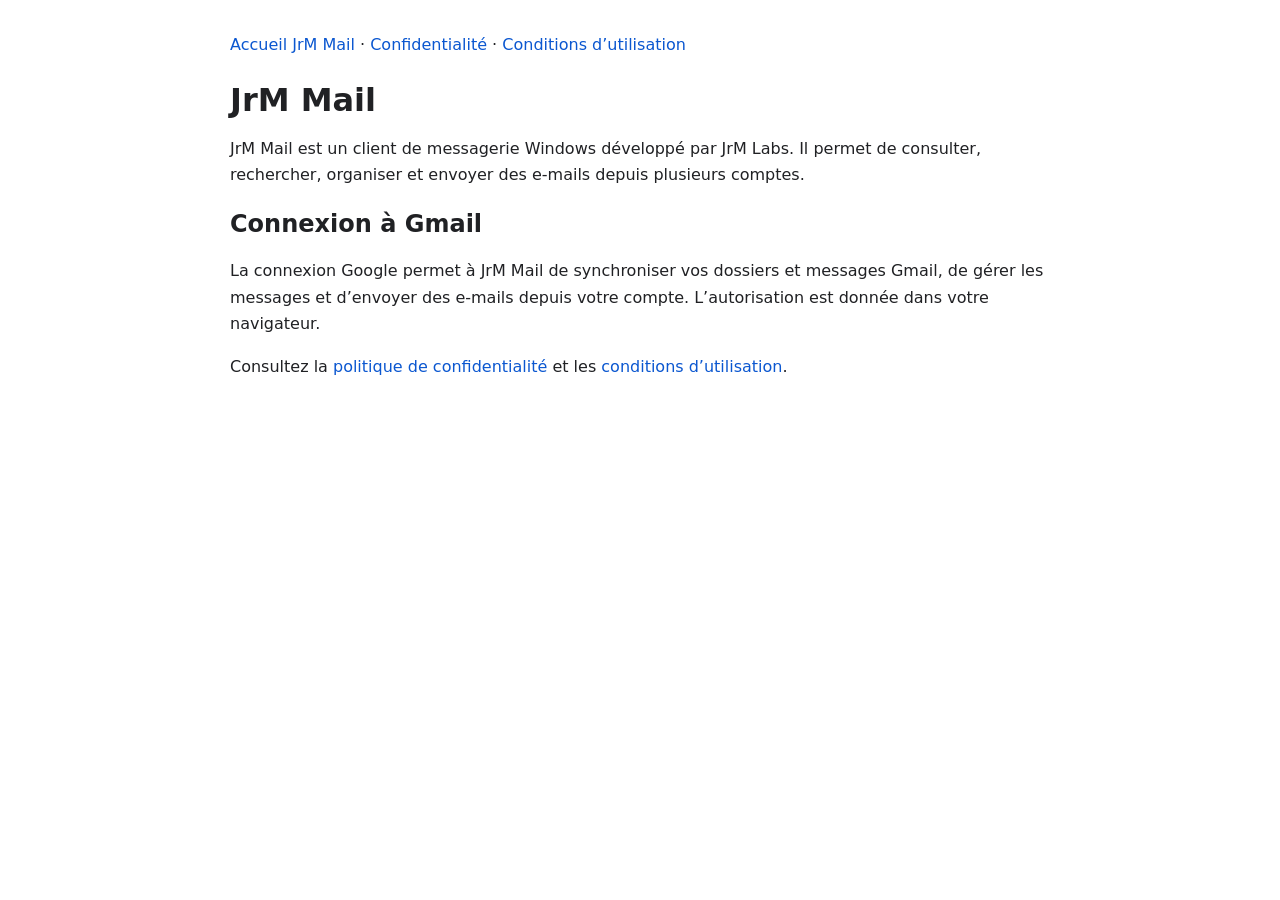
==== jrm-mail/index.html @ 4e6f56c7 "Publier les pages OAuth de JrM Mail" ====
<!doctype html>
<html lang="fr">
<head>
<meta charset="utf-8">
<meta name="viewport" content="width=device-width, initial-scale=1">
<title>JrM Mail · JrM Mail</title>
<style>
    body{font-family:system-ui,-apple-system,Segoe UI,Roboto,sans-serif;max-width:820px;margin:0 auto;padding:32px 20px;line-height:1.65;color:#202124}h1,h2{line-height:1.25}h1{margin-bottom:4px}.muted{color:#5f6368}.card{margin-top:28px;padding:22px;border:1px solid #dadce0;border-radius:14px}a{color:#0b57d0;text-decoration:none}a:hover{text-decoration:underline}
  </style>
</head>
<body>
<nav aria-label="JrM Mail"><a href="./">Accueil JrM Mail</a> · <a href="privacy.html">Confidentialité</a> · <a href="terms.html">Conditions d’utilisation</a></nav>
<main>
<h1>JrM Mail</h1>
<p>JrM Mail est un client de messagerie Windows développé par JrM Labs. Il permet de consulter, rechercher, organiser et envoyer des e-mails depuis plusieurs comptes.</p>
<h2>Connexion à Gmail</h2>
<p>La connexion Google permet à JrM Mail de synchroniser vos dossiers et messages Gmail, de gérer les messages et d’envoyer des e-mails depuis votre compte. L’autorisation est donnée dans votre navigateur.</p>
<p>Consultez la <a href="privacy.html">politique de confidentialité</a> et les <a href="terms.html">conditions d’utilisation</a>.</p>
</main>
</body>
</html>
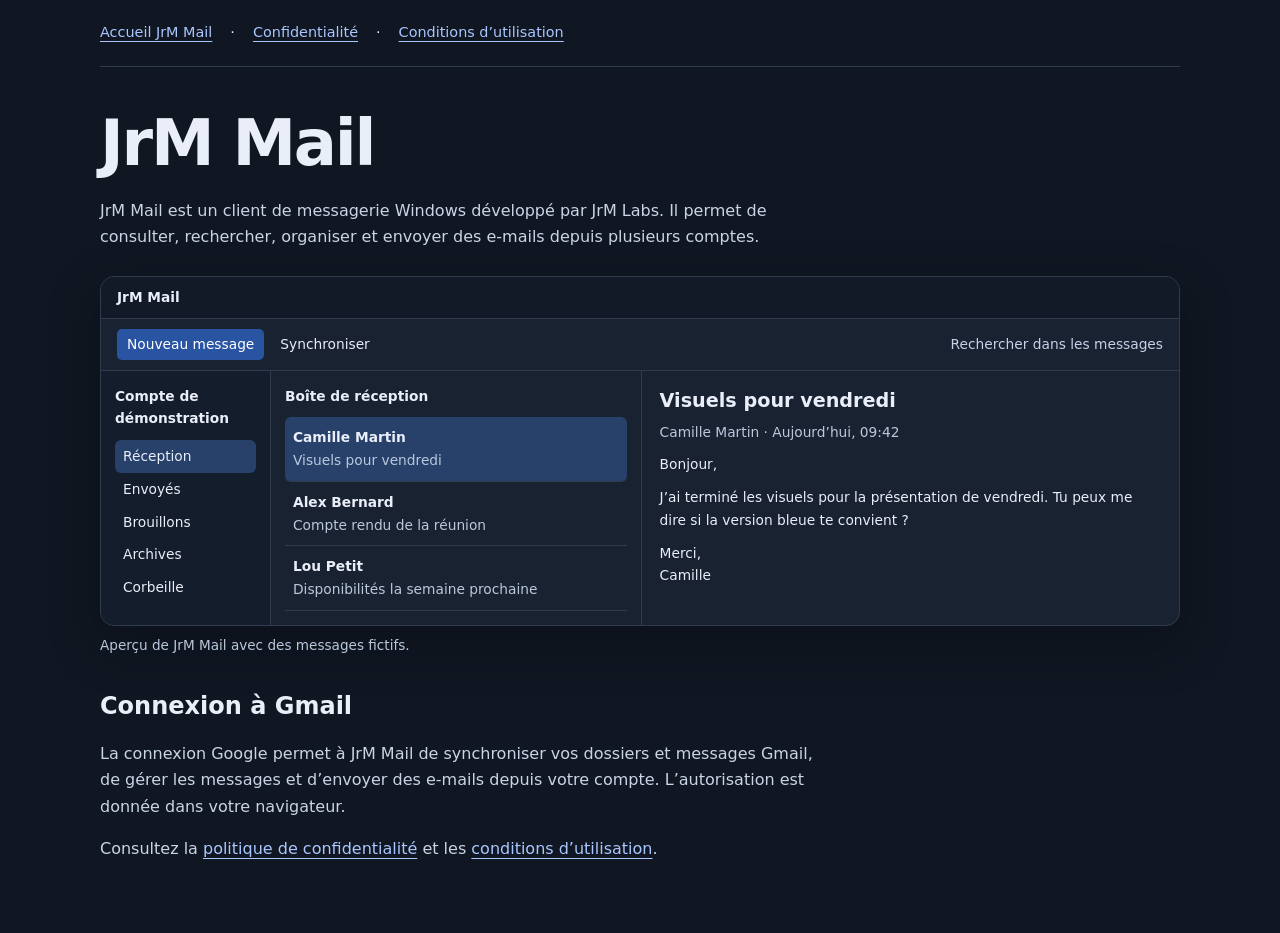
==== commit caafb233: "Habiller les pages JrM Mail et ajouter un aperçu de la messagerie" ====
--- a/jrm-mail/index.html
+++ b/jrm-mail/index.html
@@ -4,15 +4,25 @@
 <meta charset="utf-8">
 <meta name="viewport" content="width=device-width, initial-scale=1">
 <title>JrM Mail · JrM Mail</title>
-<style>
-    body{font-family:system-ui,-apple-system,Segoe UI,Roboto,sans-serif;max-width:820px;margin:0 auto;padding:32px 20px;line-height:1.65;color:#202124}h1,h2{line-height:1.25}h1{margin-bottom:4px}.muted{color:#5f6368}.card{margin-top:28px;padding:22px;border:1px solid #dadce0;border-radius:14px}a{color:#0b57d0;text-decoration:none}a:hover{text-decoration:underline}
-  </style>
+<link rel="stylesheet" href="style.css">
 </head>
 <body>
 <nav aria-label="JrM Mail"><a href="./">Accueil JrM Mail</a> · <a href="privacy.html">Confidentialité</a> · <a href="terms.html">Conditions d’utilisation</a></nav>
 <main>
 <h1>JrM Mail</h1>
 <p>JrM Mail est un client de messagerie Windows développé par JrM Labs. Il permet de consulter, rechercher, organiser et envoyer des e-mails depuis plusieurs comptes.</p>
+<figure class="demo">
+  <div class="window">
+    <div class="titlebar">JrM Mail</div>
+    <div class="toolbar"><span class="new">Nouveau message</span><span>Synchroniser</span><span class="search">Rechercher dans les messages</span></div>
+    <div class="panes">
+      <div class="folders"><strong>Compte de démonstration</strong><ul><li class="selected">Réception</li><li>Envoyés</li><li>Brouillons</li><li>Archives</li><li>Corbeille</li></ul></div>
+      <div class="messages"><strong>Boîte de réception</strong><ul><li class="selected"><strong>Camille Martin</strong><span>Visuels pour vendredi</span></li><li><strong>Alex Bernard</strong><span>Compte rendu de la réunion</span></li><li><strong>Lou Petit</strong><span>Disponibilités la semaine prochaine</span></li></ul></div>
+      <div class="reading"><h3>Visuels pour vendredi</h3><div class="sender">Camille Martin · Aujourd’hui, 09:42</div><p>Bonjour,</p><p>J’ai terminé les visuels pour la présentation de vendredi. Tu peux me dire si la version bleue te convient ?</p><p>Merci,<br>Camille</p></div>
+    </div>
+  </div>
+  <figcaption>Aperçu de JrM Mail avec des messages fictifs.</figcaption>
+</figure>
 <h2>Connexion à Gmail</h2>
 <p>La connexion Google permet à JrM Mail de synchroniser vos dossiers et messages Gmail, de gérer les messages et d’envoyer des e-mails depuis votre compte. L’autorisation est donnée dans votre navigateur.</p>
 <p>Consultez la <a href="privacy.html">politique de confidentialité</a> et les <a href="terms.html">conditions d’utilisation</a>.</p>
--- a/jrm-mail/style.css
+++ b/jrm-mail/style.css
@@ -0,0 +1 @@
+:root{color-scheme:dark;--accent:#5b8def;--line:#303b4e;--panel:#192231}*{box-sizing:border-box}body{margin:0;background:#101722;color:#e9eef8;font:16px/1.65 "Segoe UI",system-ui,sans-serif}a{color:#a9c6ff;text-underline-offset:4px}a:focus-visible{outline:2px solid var(--accent);outline-offset:4px}nav,main{width:min(1080px,calc(100% - 40px));margin:auto}nav{display:flex;gap:18px;flex-wrap:wrap;padding:21px 0;border-bottom:1px solid var(--line);font-size:.9rem}main{padding:38px 0 55px}h1,h2,h3{line-height:1.2}h1{margin:0 0 12px;font-size:clamp(2.3rem,7vw,4rem);letter-spacing:-.035em}main>p{max-width:72ch;color:#c9d4e5}main>h2{margin-top:32px}.demo{margin:26px 0 36px}.window{border:1px solid var(--line);border-radius:14px;overflow:hidden;background:var(--panel);box-shadow:0 18px 48px #080c1370;font-size:.86rem}.titlebar{padding:9px 16px;background:#121a27;border-bottom:1px solid var(--line);font-weight:600}.toolbar{padding:10px 16px;border-bottom:1px solid var(--line);display:flex;align-items:center;gap:16px;flex-wrap:wrap}.new{background:#2954a1;color:white;padding:4px 10px;border-radius:5px}.search{color:#c4d2e8;margin-left:auto}.panes{display:grid;grid-template-columns:170px minmax(210px,1fr) minmax(260px,1.45fr)}.folders,.messages,.reading{min-width:0;padding:14px}.folders,.messages{border-right:1px solid var(--line)}.folders{background:#141d2b}.folders ul,.messages ul{list-style:none;padding:0;margin:10px 0 0}.folders li{padding:5px 8px}.selected{background:#27416b;border-radius:6px}.messages li{padding:9px 8px;border-bottom:1px solid var(--line)}.messages span,.reading .sender,figcaption{color:#bac8dc}.messages strong,.messages span{display:block}.reading{padding:18px}.reading h3{font-size:1.2rem;margin:0 0 9px}.reading p{margin:10px 0}figcaption{margin-top:8px;font-size:.85rem}@media(max-width:740px){.panes{grid-template-columns:minmax(145px,1fr) minmax(180px,1.5fr)}.folders{display:none}}@media(max-width:460px){.panes{grid-template-columns:1fr}.messages{border-right:0;border-bottom:1px solid var(--line)}.search{margin-left:0}}
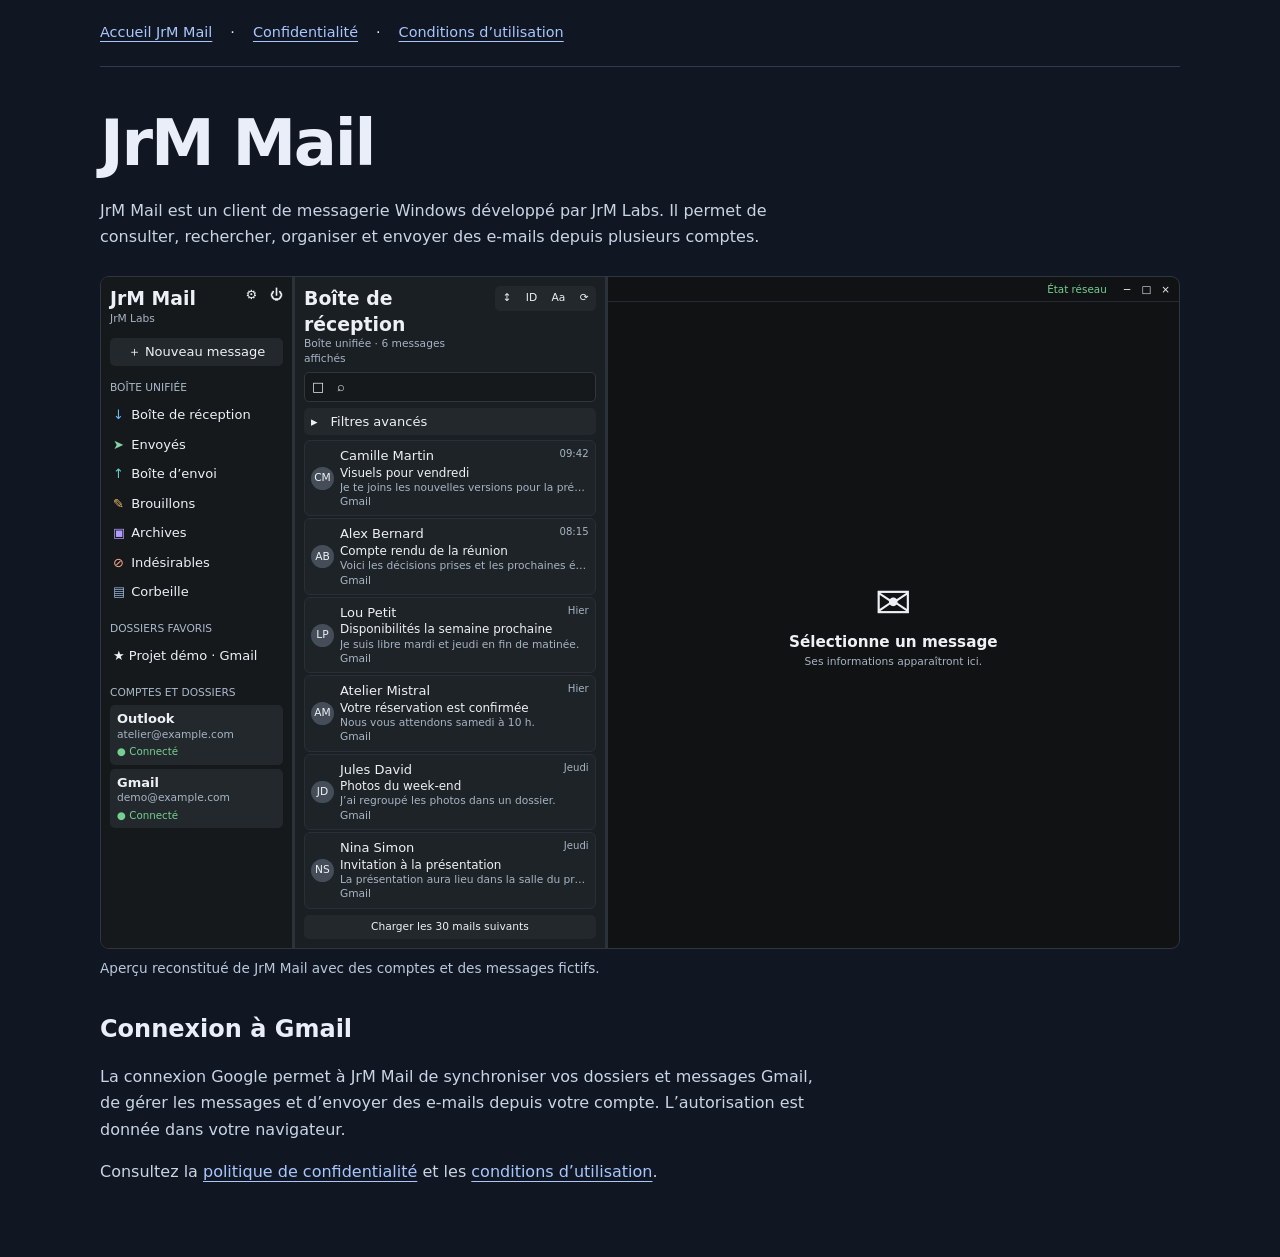
==== commit 26bb60d7: "Reconstituer la boîte de réception avec des données fictives" ====
--- a/jrm-mail/index.html
+++ b/jrm-mail/index.html
@@ -11,18 +11,11 @@
 <main>
 <h1>JrM Mail</h1>
 <p>JrM Mail est un client de messagerie Windows développé par JrM Labs. Il permet de consulter, rechercher, organiser et envoyer des e-mails depuis plusieurs comptes.</p>
-<figure class="demo">
-  <div class="window">
-    <div class="titlebar">JrM Mail</div>
-    <div class="toolbar"><span class="new">Nouveau message</span><span>Synchroniser</span><span class="search">Rechercher dans les messages</span></div>
-    <div class="panes">
-      <div class="folders"><strong>Compte de démonstration</strong><ul><li class="selected">Réception</li><li>Envoyés</li><li>Brouillons</li><li>Archives</li><li>Corbeille</li></ul></div>
-      <div class="messages"><strong>Boîte de réception</strong><ul><li class="selected"><strong>Camille Martin</strong><span>Visuels pour vendredi</span></li><li><strong>Alex Bernard</strong><span>Compte rendu de la réunion</span></li><li><strong>Lou Petit</strong><span>Disponibilités la semaine prochaine</span></li></ul></div>
-      <div class="reading"><h3>Visuels pour vendredi</h3><div class="sender">Camille Martin · Aujourd’hui, 09:42</div><p>Bonjour,</p><p>J’ai terminé les visuels pour la présentation de vendredi. Tu peux me dire si la version bleue te convient ?</p><p>Merci,<br>Camille</p></div>
-    </div>
-  </div>
-  <figcaption>Aperçu de JrM Mail avec des messages fictifs.</figcaption>
-</figure>
+<figure class="demo"><div class="window">
+<aside class="folders"><header><strong>JrM Mail</strong><span>⚙　⏻</span></header><small>JrM Labs</small><div class="compose">＋ Nouveau message</div><div class="section">BOÎTE UNIFIÉE</div><ul><li><span style="color:#65baff">↓</span>Boîte de réception</li><li><span style="color:#84d4a6">➤</span>Envoyés</li><li><span style="color:#61ceca">↑</span>Boîte d’envoi</li><li><span style="color:#eeb769">✎</span>Brouillons</li><li><span style="color:#b29aff">▣</span>Archives</li><li><span style="color:#f8a58d">⊘</span>Indésirables</li><li><span style="color:#96bae1">▤</span>Corbeille</li></ul><div class="section">DOSSIERS FAVORIS</div><div class="favorite">★ Projet démo · Gmail</div><div class="section">COMPTES ET DOSSIERS</div><div class="account"><strong>Outlook</strong><small>atelier@example.com</small><em>● Connecté</em></div><div class="account"><strong>Gmail</strong><small>demo@example.com</small><em>● Connecté</em></div></aside>
+<section class="messages"><header><div><strong>Boîte de réception</strong><small>Boîte unifiée · 6 messages affichés</small></div><span class="tools">↕　 ID　 Aa　 ⟳</span></header><div class="bar">□　⌕</div><div class="bar filter">▸　Filtres avancés</div><ul><li><span class="avatar">CM</span><div class="mail"><div class="sender">Camille Martin<time>09:42</time></div><strong>Visuels pour vendredi</strong><small>Je te joins les nouvelles versions pour la présentation.</small><small>Gmail</small></div></li><li><span class="avatar">AB</span><div class="mail"><div class="sender">Alex Bernard<time>08:15</time></div><strong>Compte rendu de la réunion</strong><small>Voici les décisions prises et les prochaines étapes.</small><small>Gmail</small></div></li><li><span class="avatar">LP</span><div class="mail"><div class="sender">Lou Petit<time>Hier</time></div><strong>Disponibilités la semaine prochaine</strong><small>Je suis libre mardi et jeudi en fin de matinée.</small><small>Gmail</small></div></li><li><span class="avatar">AM</span><div class="mail"><div class="sender">Atelier Mistral<time>Hier</time></div><strong>Votre réservation est confirmée</strong><small>Nous vous attendons samedi à 10 h.</small><small>Gmail</small></div></li><li><span class="avatar">JD</span><div class="mail"><div class="sender">Jules David<time>Jeudi</time></div><strong>Photos du week-end</strong><small>J’ai regroupé les photos dans un dossier.</small><small>Gmail</small></div></li><li><span class="avatar">NS</span><div class="mail"><div class="sender">Nina Simon<time>Jeudi</time></div><strong>Invitation à la présentation</strong><small>La présentation aura lieu dans la salle du premier étage.</small><small>Gmail</small></div></li></ul><div class="bar more">Charger les 30 mails suivants</div></section>
+<section class="reading"><div class="status"><em>État réseau</em><span>−　□　×</span></div><div class="empty"><span aria-hidden="true">✉</span><h3>Sélectionne un message</h3><small>Ses informations apparaîtront ici.</small></div></section>
+</div><figcaption>Aperçu reconstitué de JrM Mail avec des comptes et des messages fictifs.</figcaption></figure>
 <h2>Connexion à Gmail</h2>
 <p>La connexion Google permet à JrM Mail de synchroniser vos dossiers et messages Gmail, de gérer les messages et d’envoyer des e-mails depuis votre compte. L’autorisation est donnée dans votre navigateur.</p>
 <p>Consultez la <a href="privacy.html">politique de confidentialité</a> et les <a href="terms.html">conditions d’utilisation</a>.</p>
--- a/jrm-mail/style.css
+++ b/jrm-mail/style.css
@@ -1 +1 @@
-:root{color-scheme:dark;--accent:#5b8def;--line:#303b4e;--panel:#192231}*{box-sizing:border-box}body{margin:0;background:#101722;color:#e9eef8;font:16px/1.65 "Segoe UI",system-ui,sans-serif}a{color:#a9c6ff;text-underline-offset:4px}a:focus-visible{outline:2px solid var(--accent);outline-offset:4px}nav,main{width:min(1080px,calc(100% - 40px));margin:auto}nav{display:flex;gap:18px;flex-wrap:wrap;padding:21px 0;border-bottom:1px solid var(--line);font-size:.9rem}main{padding:38px 0 55px}h1,h2,h3{line-height:1.2}h1{margin:0 0 12px;font-size:clamp(2.3rem,7vw,4rem);letter-spacing:-.035em}main>p{max-width:72ch;color:#c9d4e5}main>h2{margin-top:32px}.demo{margin:26px 0 36px}.window{border:1px solid var(--line);border-radius:14px;overflow:hidden;background:var(--panel);box-shadow:0 18px 48px #080c1370;font-size:.86rem}.titlebar{padding:9px 16px;background:#121a27;border-bottom:1px solid var(--line);font-weight:600}.toolbar{padding:10px 16px;border-bottom:1px solid var(--line);display:flex;align-items:center;gap:16px;flex-wrap:wrap}.new{background:#2954a1;color:white;padding:4px 10px;border-radius:5px}.search{color:#c4d2e8;margin-left:auto}.panes{display:grid;grid-template-columns:170px minmax(210px,1fr) minmax(260px,1.45fr)}.folders,.messages,.reading{min-width:0;padding:14px}.folders,.messages{border-right:1px solid var(--line)}.folders{background:#141d2b}.folders ul,.messages ul{list-style:none;padding:0;margin:10px 0 0}.folders li{padding:5px 8px}.selected{background:#27416b;border-radius:6px}.messages li{padding:9px 8px;border-bottom:1px solid var(--line)}.messages span,.reading .sender,figcaption{color:#bac8dc}.messages strong,.messages span{display:block}.reading{padding:18px}.reading h3{font-size:1.2rem;margin:0 0 9px}.reading p{margin:10px 0}figcaption{margin-top:8px;font-size:.85rem}@media(max-width:740px){.panes{grid-template-columns:minmax(145px,1fr) minmax(180px,1.5fr)}.folders{display:none}}@media(max-width:460px){.panes{grid-template-columns:1fr}.messages{border-right:0;border-bottom:1px solid var(--line)}.search{margin-left:0}}
+:root{color-scheme:dark;--accent:#5b8def;--line:#303b4e;--panel:#192231}*{box-sizing:border-box}body{margin:0;background:#101722;color:#e9eef8;font:16px/1.65 "Segoe UI",system-ui,sans-serif}a{color:#a9c6ff;text-underline-offset:4px}a:focus-visible{outline:2px solid var(--accent);outline-offset:4px}nav,main{width:min(1080px,calc(100% - 40px));margin:auto}nav{display:flex;gap:18px;flex-wrap:wrap;padding:21px 0;border-bottom:1px solid var(--line);font-size:.9rem}main{padding:38px 0 55px}h1,h2,h3{line-height:1.2}h1{margin:0 0 12px;font-size:clamp(2.3rem,7vw,4rem);letter-spacing:-.035em}main>p{max-width:72ch;color:#c9d4e5}main>h2{margin-top:32px}.demo{margin:26px 0 36px}.window{display:grid;grid-template-columns:18% 29% 1fr;overflow:hidden;border:1px solid #30363c;border-radius:9px;background:#101214;color:#edf1f6;font:clamp(9px,1.12vw,13px)/1.35 "Segoe UI",system-ui,sans-serif}.window header{display:flex;justify-content:space-between;gap:6px;align-items:flex-start}.window header strong{font-size:1.45em}.window small{display:block;color:#a7b4c4;font-size:.82em}.window em{color:#74cf93;font-style:normal}.folders,.messages{min-width:0;padding:9px;border-right:3px solid #2b323a}.folders{background:#16191c}.messages{background:#1a1f24}.compose,.bar,.tools,.account{background:#23282d;border-radius:5px;padding:5px 7px}.compose{margin:12px 0;text-align:center}.section{color:#aabacc;margin:15px 0 5px;font-size:.82em}.window ul{list-style:none;margin:0;padding:0}.folders li,.favorite{padding:6px 3px}.folders li span{display:inline-block;width:1.4em}.account{margin:4px 0}.account em{font-size:.79em}.bar{margin-top:6px}.messages .bar:first-of-type{background:#16191c;border:1px solid #30363c}.tools{white-space:nowrap;font-size:.82em}.messages ul{margin-top:5px}.messages li{display:flex;align-items:center;gap:6px;padding:6px;background:#1e2327;border:1px solid #282f36;border-radius:6px;margin:2px 0}.avatar{display:grid;place-items:center;flex:0 0 2.15em;height:2.15em;border-radius:50%;background:#454e58;font-size:.82em}.mail{flex:1;min-width:0}.mail strong,.mail small{display:block;white-space:nowrap;overflow:hidden;text-overflow:ellipsis}.mail strong{font-size:.92em;font-weight:500}.sender{display:flex;justify-content:space-between;gap:4px}.sender time{color:#a7b4c4;font-size:.78em;white-space:nowrap}.more{text-align:center;font-size:.82em}.reading{display:flex;flex-direction:column;min-width:0}.status{display:flex;justify-content:flex-end;gap:16px;padding:5px 9px;border-bottom:1px solid #262a2e;font-size:.8em}.empty{margin:auto;text-align:center;padding:16px}.empty span{font-size:3.4em;line-height:1}.empty h3{margin:8px 0 4px}figcaption{margin-top:8px;color:#bac8dc;font-size:.85rem}@media(max-width:740px){.window{grid-template-columns:1fr 1.15fr}.folders{display:none}}@media(max-width:420px){.window{grid-template-columns:1fr}.messages{border-right:0}.reading{min-height:130px}}
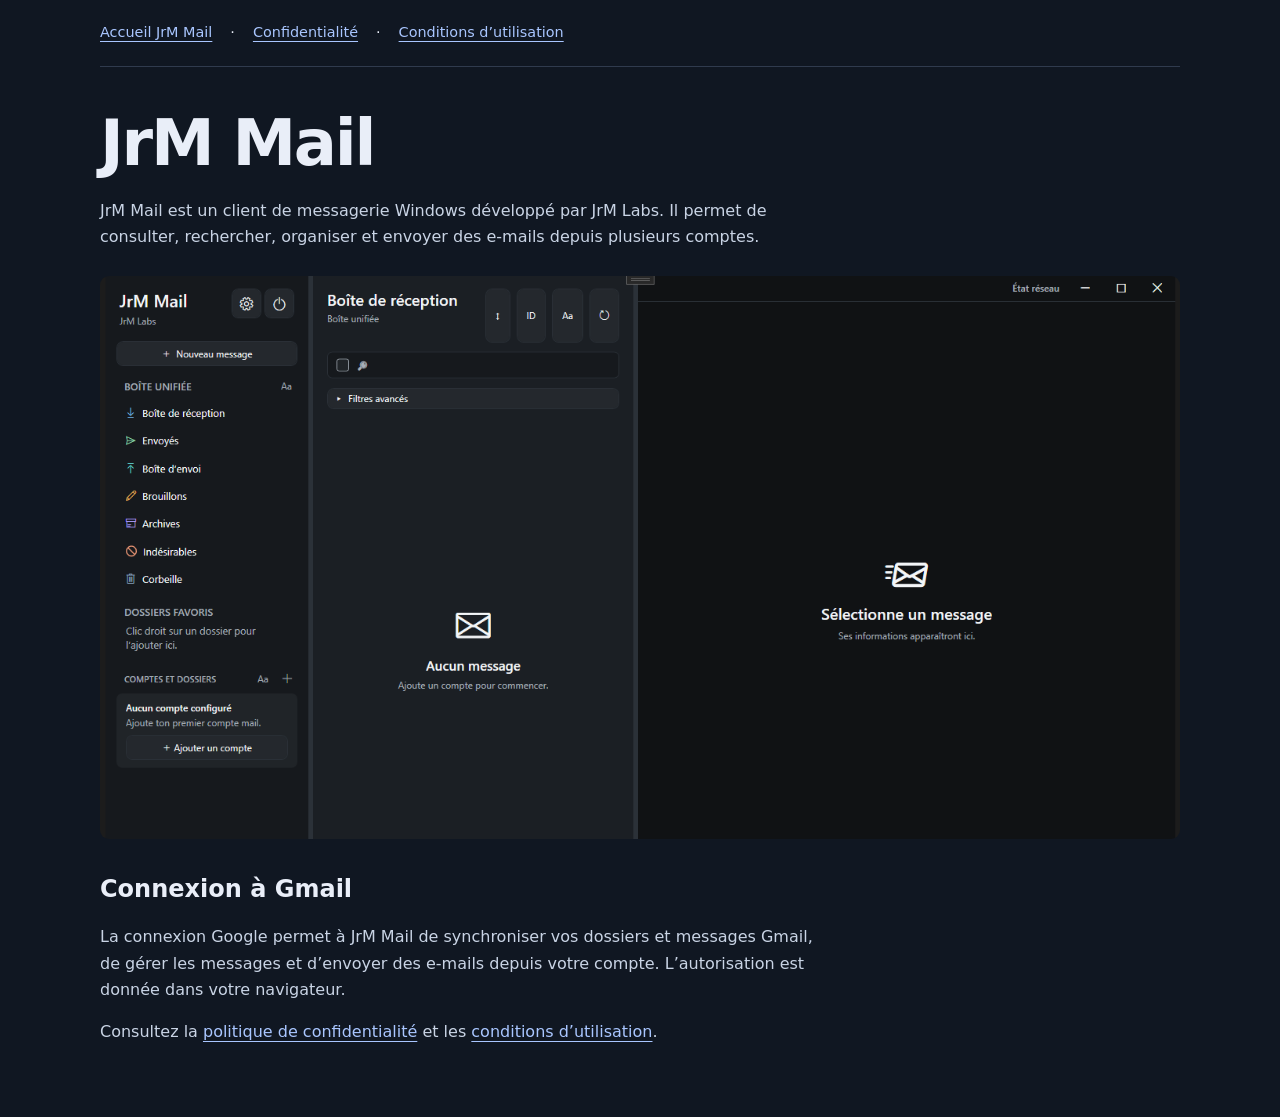
==== commit 1f65486f: "Afficher la capture réelle de JrM Mail" ====
--- a/jrm-mail/index.html
+++ b/jrm-mail/index.html
@@ -11,11 +11,9 @@
 <main>
 <h1>JrM Mail</h1>
 <p>JrM Mail est un client de messagerie Windows développé par JrM Labs. Il permet de consulter, rechercher, organiser et envoyer des e-mails depuis plusieurs comptes.</p>
-<figure class="demo"><div class="window">
-<aside class="folders"><header><strong>JrM Mail</strong><span>⚙　⏻</span></header><small>JrM Labs</small><div class="compose">＋ Nouveau message</div><div class="section">BOÎTE UNIFIÉE</div><ul><li><span style="color:#65baff">↓</span>Boîte de réception</li><li><span style="color:#84d4a6">➤</span>Envoyés</li><li><span style="color:#61ceca">↑</span>Boîte d’envoi</li><li><span style="color:#eeb769">✎</span>Brouillons</li><li><span style="color:#b29aff">▣</span>Archives</li><li><span style="color:#f8a58d">⊘</span>Indésirables</li><li><span style="color:#96bae1">▤</span>Corbeille</li></ul><div class="section">DOSSIERS FAVORIS</div><div class="favorite">★ Projet démo · Gmail</div><div class="section">COMPTES ET DOSSIERS</div><div class="account"><strong>Outlook</strong><small>atelier@example.com</small><em>● Connecté</em></div><div class="account"><strong>Gmail</strong><small>demo@example.com</small><em>● Connecté</em></div></aside>
-<section class="messages"><header><div><strong>Boîte de réception</strong><small>Boîte unifiée · 6 messages affichés</small></div><span class="tools">↕　 ID　 Aa　 ⟳</span></header><div class="bar">□　⌕</div><div class="bar filter">▸　Filtres avancés</div><ul><li><span class="avatar">CM</span><div class="mail"><div class="sender">Camille Martin<time>09:42</time></div><strong>Visuels pour vendredi</strong><small>Je te joins les nouvelles versions pour la présentation.</small><small>Gmail</small></div></li><li><span class="avatar">AB</span><div class="mail"><div class="sender">Alex Bernard<time>08:15</time></div><strong>Compte rendu de la réunion</strong><small>Voici les décisions prises et les prochaines étapes.</small><small>Gmail</small></div></li><li><span class="avatar">LP</span><div class="mail"><div class="sender">Lou Petit<time>Hier</time></div><strong>Disponibilités la semaine prochaine</strong><small>Je suis libre mardi et jeudi en fin de matinée.</small><small>Gmail</small></div></li><li><span class="avatar">AM</span><div class="mail"><div class="sender">Atelier Mistral<time>Hier</time></div><strong>Votre réservation est confirmée</strong><small>Nous vous attendons samedi à 10 h.</small><small>Gmail</small></div></li><li><span class="avatar">JD</span><div class="mail"><div class="sender">Jules David<time>Jeudi</time></div><strong>Photos du week-end</strong><small>J’ai regroupé les photos dans un dossier.</small><small>Gmail</small></div></li><li><span class="avatar">NS</span><div class="mail"><div class="sender">Nina Simon<time>Jeudi</time></div><strong>Invitation à la présentation</strong><small>La présentation aura lieu dans la salle du premier étage.</small><small>Gmail</small></div></li></ul><div class="bar more">Charger les 30 mails suivants</div></section>
-<section class="reading"><div class="status"><em>État réseau</em><span>−　□　×</span></div><div class="empty"><span aria-hidden="true">✉</span><h3>Sélectionne un message</h3><small>Ses informations apparaîtront ici.</small></div></section>
-</div><figcaption>Aperçu reconstitué de JrM Mail avec des comptes et des messages fictifs.</figcaption></figure>
+<figure class="demo">
+  <img src="capture-jrm-mail.png" width="1379" height="719" alt="JrM Mail sous Windows, avec la boîte de réception vide et aucun compte configuré.">
+</figure>
 <h2>Connexion à Gmail</h2>
 <p>La connexion Google permet à JrM Mail de synchroniser vos dossiers et messages Gmail, de gérer les messages et d’envoyer des e-mails depuis votre compte. L’autorisation est donnée dans votre navigateur.</p>
 <p>Consultez la <a href="privacy.html">politique de confidentialité</a> et les <a href="terms.html">conditions d’utilisation</a>.</p>
--- a/jrm-mail/style.css
+++ b/jrm-mail/style.css
@@ -1 +1 @@
-:root{color-scheme:dark;--accent:#5b8def;--line:#303b4e;--panel:#192231}*{box-sizing:border-box}body{margin:0;background:#101722;color:#e9eef8;font:16px/1.65 "Segoe UI",system-ui,sans-serif}a{color:#a9c6ff;text-underline-offset:4px}a:focus-visible{outline:2px solid var(--accent);outline-offset:4px}nav,main{width:min(1080px,calc(100% - 40px));margin:auto}nav{display:flex;gap:18px;flex-wrap:wrap;padding:21px 0;border-bottom:1px solid var(--line);font-size:.9rem}main{padding:38px 0 55px}h1,h2,h3{line-height:1.2}h1{margin:0 0 12px;font-size:clamp(2.3rem,7vw,4rem);letter-spacing:-.035em}main>p{max-width:72ch;color:#c9d4e5}main>h2{margin-top:32px}.demo{margin:26px 0 36px}.window{display:grid;grid-template-columns:18% 29% 1fr;overflow:hidden;border:1px solid #30363c;border-radius:9px;background:#101214;color:#edf1f6;font:clamp(9px,1.12vw,13px)/1.35 "Segoe UI",system-ui,sans-serif}.window header{display:flex;justify-content:space-between;gap:6px;align-items:flex-start}.window header strong{font-size:1.45em}.window small{display:block;color:#a7b4c4;font-size:.82em}.window em{color:#74cf93;font-style:normal}.folders,.messages{min-width:0;padding:9px;border-right:3px solid #2b323a}.folders{background:#16191c}.messages{background:#1a1f24}.compose,.bar,.tools,.account{background:#23282d;border-radius:5px;padding:5px 7px}.compose{margin:12px 0;text-align:center}.section{color:#aabacc;margin:15px 0 5px;font-size:.82em}.window ul{list-style:none;margin:0;padding:0}.folders li,.favorite{padding:6px 3px}.folders li span{display:inline-block;width:1.4em}.account{margin:4px 0}.account em{font-size:.79em}.bar{margin-top:6px}.messages .bar:first-of-type{background:#16191c;border:1px solid #30363c}.tools{white-space:nowrap;font-size:.82em}.messages ul{margin-top:5px}.messages li{display:flex;align-items:center;gap:6px;padding:6px;background:#1e2327;border:1px solid #282f36;border-radius:6px;margin:2px 0}.avatar{display:grid;place-items:center;flex:0 0 2.15em;height:2.15em;border-radius:50%;background:#454e58;font-size:.82em}.mail{flex:1;min-width:0}.mail strong,.mail small{display:block;white-space:nowrap;overflow:hidden;text-overflow:ellipsis}.mail strong{font-size:.92em;font-weight:500}.sender{display:flex;justify-content:space-between;gap:4px}.sender time{color:#a7b4c4;font-size:.78em;white-space:nowrap}.more{text-align:center;font-size:.82em}.reading{display:flex;flex-direction:column;min-width:0}.status{display:flex;justify-content:flex-end;gap:16px;padding:5px 9px;border-bottom:1px solid #262a2e;font-size:.8em}.empty{margin:auto;text-align:center;padding:16px}.empty span{font-size:3.4em;line-height:1}.empty h3{margin:8px 0 4px}figcaption{margin-top:8px;color:#bac8dc;font-size:.85rem}@media(max-width:740px){.window{grid-template-columns:1fr 1.15fr}.folders{display:none}}@media(max-width:420px){.window{grid-template-columns:1fr}.messages{border-right:0}.reading{min-height:130px}}+:root{color-scheme:dark;--accent:#5b8def;--line:#303b4e;--panel:#192231}*{box-sizing:border-box}body{margin:0;background:#101722;color:#e9eef8;font:16px/1.65 "Segoe UI",system-ui,sans-serif}a{color:#a9c6ff;text-underline-offset:4px}a:focus-visible{outline:2px solid var(--accent);outline-offset:4px}nav,main{width:min(1080px,calc(100% - 40px));margin:auto}nav{display:flex;gap:18px;flex-wrap:wrap;padding:21px 0;border-bottom:1px solid var(--line);font-size:.9rem}main{padding:38px 0 55px}h1,h2,h3{line-height:1.2}h1{margin:0 0 12px;font-size:clamp(2.3rem,7vw,4rem);letter-spacing:-.035em}main>p{max-width:72ch;color:#c9d4e5}main>h2{margin-top:32px}.demo{margin:26px 0 36px}.demo img{display:block;width:100%;height:auto;border-radius:9px}
